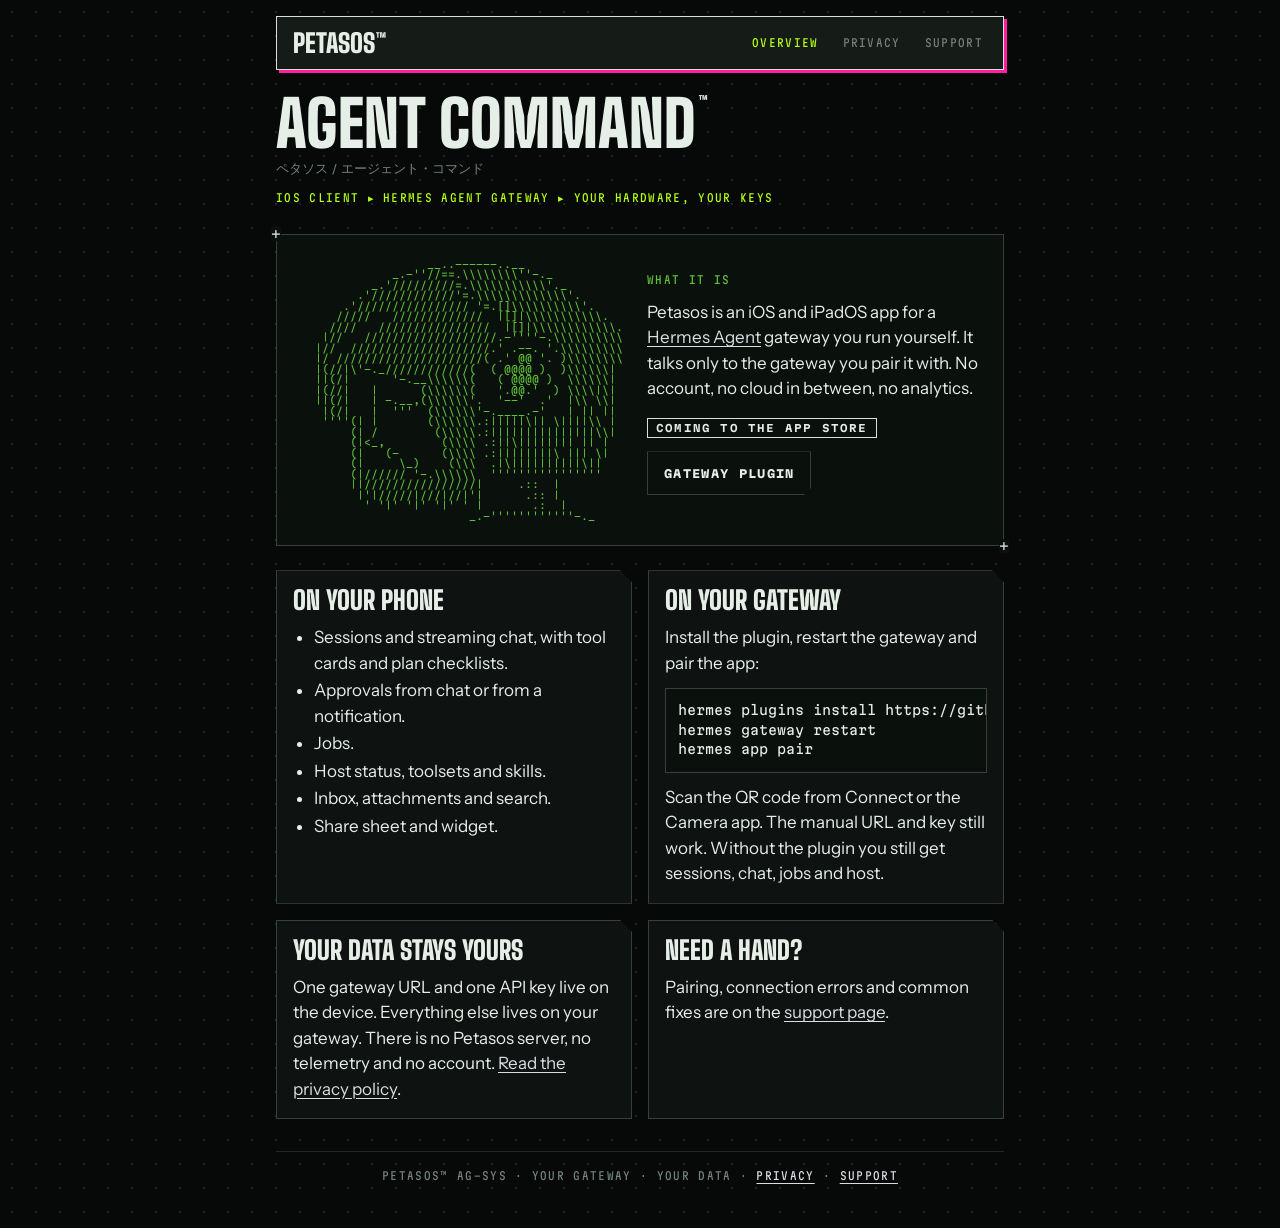
==== index.html @ 8f20cbc5 "feat(site): Petasos website with privacy policy and support Static AG-SYS site in site/ (landing, pr" ====
<!doctype html>
<html lang="en">
<head>
<meta charset="utf-8">
<meta name="viewport" content="width=device-width, initial-scale=1">
<title>Petasos: Agent Command</title>
<meta name="description" content="Petasos is an iOS and iPadOS app for a Hermes Agent gateway you run yourself. No account, no cloud in between, no analytics.">
<link rel="preconnect" href="https://fonts.googleapis.com">
<link rel="preconnect" href="https://fonts.gstatic.com" crossorigin>
<link rel="stylesheet" href="https://fonts.googleapis.com/css2?family=Big+Shoulders+Display:wght@900&family=Instrument+Sans:ital,wght@0,400;0,600;0,700;1,400&family=Martian+Mono:wdth,wght@75..112.5,500..800&display=swap">
<link rel="stylesheet" href="ag.css">
</head>
<body>
<a class="ag-skip" href="#main">Skip to content</a>
<div class="ag-page">
<header>
<nav class="ag-nav ag-plate" aria-label="Primary">
<a class="ag-brand" href="./">PETASOS™</a>
<a class="ag-micro" href="./" aria-current="page">Overview</a>
<a class="ag-micro" href="privacy.html">Privacy</a>
<a class="ag-micro" href="support.html">Support</a>
</nav>
</header>
<main id="main">
<div class="ag-header">
<h1 class="ag-title">Agent Command<sup>™</sup></h1>
<p class="ag-kana" lang="ja">ペタソス / エージェント・コマンド</p>
<p class="ag-micro ag-micro--acid">iOS client ▸ Hermes Agent gateway ▸ your hardware, your keys</p>
</div>

<div class="ag-frame">
<pre class="ag-ascii" aria-hidden="true">                  __..------..__
             _.-''//==.\\\\\\\\''-._
          _.'/////////=.\\\\\\\\\\\'._
        .'////////////'=.\\\\\\\\\\\\\'.
      .'//////////////// '=.[]\\\\\\\\\\'.
     /////   /////////////  |[]|\\\\\\\\\\\.
    ////   ////////////////  |[]|\\\\\\\\\\\\.
   |//   ///////////////////.-''''-.\\\\\\\\\\
  |//  ////////////////////.' .--. '.\\\\\\\\\
  |/ /////////////////////( .' @@ '. )\\\\\\\\
  |(//|\'-._////////////(  ( @@@@ )  )\\\\\\|
  ||(/|      '-.__\\\\\\(   ( @@@@ )  \\\\\\|
  |(//|   |      (\\\\\\(   '.@@.'  ) \\\\|\|
  ||(/|   | -.__,(\\\\\\'.  '--'  .'  |\\ \\|
   |(/|   |  '''  (\\\\\\'-.____.-'   | || ||
   ''''(| |       (\\\\\\.:|||||\|| \||||\\ |
       (| /        (\\\\\.:|||||||||||||||\\|
       (|&lt;_,        (\\\\ .:||\|||||||| || |
       (|   (-      (\\\\ .:||||||||\ ||| \|
       (|     \_)    (\\\  .|\||||||||||\||
       (|////// '-.\\\\\\  ''''''''''''''''
       ||////////////////|     .::  |
        |'|/////|///|//|'|      .:: |
         ' '|' '|' '|' ' |       .:  |
                        _.-''''''''''''-._</pre>
<div>
<p class="ag-micro ag-micro--moss">What it is</p>
<p>Petasos is an iOS and iPadOS app for a <a href="https://github.com/NousResearch/hermes-agent">Hermes Agent</a> gateway you run yourself. It talks only to the gateway you pair it with. No account, no cloud in between, no analytics.</p>
<p><span class="ag-badge">Coming to the App Store</span></p>
<p><a class="ag-button ag-button--outline" href="https://github.com/grabowskil/hermes-app-plugin">Gateway plugin</a></p>
</div>
</div>

<div class="ag-grid">
<section class="ag-card">
<h2>On your phone</h2>
<ul>
<li>Sessions and streaming chat, with tool cards and plan checklists.</li>
<li>Approvals from chat or from a notification.</li>
<li>Jobs.</li>
<li>Host status, toolsets and skills.</li>
<li>Inbox, attachments and search.</li>
<li>Share sheet and widget.</li>
</ul>
</section>
<section class="ag-card">
<h2>On your gateway</h2>
<p>Install the plugin, restart the gateway and pair the app:</p>
<pre class="ag-code"><code>hermes plugins install https://github.com/grabowskil/hermes-app-plugin.git
hermes gateway restart
hermes app pair</code></pre>
<p>Scan the QR code from Connect or the Camera app. The manual URL and key still work. Without the plugin you still get sessions, chat, jobs and host.</p>
</section>
<section class="ag-card">
<h2>Your data stays yours</h2>
<p>One gateway URL and one API key live on the device. Everything else lives on your gateway. There is no Petasos server, no telemetry and no account. <a href="privacy.html">Read the privacy policy</a>.</p>
</section>
<section class="ag-card">
<h2>Need a hand?</h2>
<p>Pairing, connection errors and common fixes are on the <a href="support.html">support page</a>.</p>
</section>
</div>
</main>
<footer class="ag-footer">
<p class="ag-micro">Petasos™ AG-SYS · your gateway · your data · <a href="privacy.html">privacy</a> · <a href="support.html">support</a></p>
</footer>
</div>
</body>
</html>
---- ag.css ----
/* AG-SYS web extension for the Petasos site. Dark only, no JavaScript.
   Spec: docs/design/web.md. Class names are the contract for the HTML pages. */

:root {
  color-scheme: dark;

  /* colour */
  --void: #070908;
  --panel: #0E1210;
  --panel2: #151B17;
  --smoke: #0A110C;
  --line: #1E2822;
  --line2: #34423A;
  --plate: #FF1F9F;
  --ink: #E6EEE8;
  --ink2: #9FADA4;
  --ink3: #74837A;
  --silver: #DBDDE2;
  --moss: #5FBF3A;
  --acid: #B4FF14;
  --on-acid: #070908;
  --alarm: #FF4D1A;

  /* spacing */
  --s-xxs: 2px;
  --s-xs: 4px;
  --s-s: 8px;
  --s-m: 12px;
  --s-l: 16px;
  --s-xl: 24px;
  --s-xxl: 32px;

  /* shape and layout */
  --col: 760px;
  --gutter: 16px;
  --chamfer-card: 12px;
  --chamfer-btn: 8px;
  --plate-offset: 3px;
  --hairline: 1px;
  --tap: 44px;

  --font-display: "Big Shoulders Display", "Arial Narrow", sans-serif;
  --font-body: "Instrument Sans", system-ui, sans-serif;
  --font-mono: "Martian Mono", ui-monospace, Menlo, monospace;
}

*, *::before, *::after { box-sizing: border-box; }

html { background: var(--void); }

body {
  margin: 0;
  min-height: 100vh;
  background: var(--void) radial-gradient(var(--line) 1px, transparent 1px) 0 0 / 24px 24px;
  font: 400 17px/1.5 var(--font-body);
  color: var(--ink);
  overflow-wrap: break-word;
}

img, pre { max-width: 100%; }

h1, h2, h3, p, ul, ol { margin: 0; }
p, ul, ol { margin-bottom: var(--s-m); }
p, li, dd, h1, h2, h3 { overflow-wrap: anywhere; }
ul, ol { padding-left: 1.25em; }
li + li { margin-top: var(--s-xxs); }

a { color: var(--silver); text-decoration: underline; text-underline-offset: 3px; }
a:hover, a:focus-visible { color: var(--acid); }
:focus-visible { outline: 2px solid var(--acid); outline-offset: 2px; }

.ag-skip {
  position: absolute; top: var(--s-s); left: var(--gutter); z-index: 10;
  display: inline-flex; align-items: center; min-height: var(--tap); padding: 0 var(--s-l);
  background: var(--panel2); color: var(--ink);
  border: var(--hairline) solid var(--silver); text-decoration: none;
  transform: translateY(-200%);
}
.ag-skip:focus { transform: none; }

.ag-page { max-width: var(--col); margin: 0 auto; padding: var(--gutter); }

.ag-plate {
  background: var(--panel2);
  border: var(--hairline) solid var(--silver);
  box-shadow: var(--plate-offset) var(--plate-offset) 0 var(--plate);
}

.ag-nav {
  display: flex; flex-wrap: wrap; align-items: center;
  gap: var(--s-xs) var(--s-l); padding: var(--s-xs) var(--s-l);
}
.ag-nav a {
  display: inline-flex; align-items: center; min-height: var(--tap); padding: 0 var(--s-xs);
  color: var(--ink3); text-decoration: none;
}
.ag-nav a:hover, .ag-nav a:focus-visible, .ag-nav a[aria-current="page"] { color: var(--acid); }
.ag-brand {
  margin-right: auto;
  font: 900 26px/1 var(--font-display); text-transform: uppercase;
}
.ag-nav .ag-brand { padding: 0; color: var(--ink); }

.ag-header { padding: var(--s-xl) 0 var(--s-l); }
.ag-title {
  margin: 0; font: 900 clamp(44px, 10vw, 64px)/0.95 var(--font-display);
  text-transform: uppercase; color: var(--ink); overflow-wrap: anywhere;
}
.ag-title sup { font-size: 0.35em; line-height: 1; vertical-align: top; margin-left: var(--s-xxs); }
.ag-kana { margin-top: var(--s-xs); font-family: system-ui, sans-serif; font-size: 13px; color: var(--ink3); }

.ag-micro {
  font-family: var(--font-mono); font-stretch: 75%; font-size: 11px; line-height: 1.4;
  letter-spacing: 0.12em; text-transform: uppercase; color: var(--ink3);
}
.ag-micro--acid { color: var(--acid); }
.ag-micro--moss { color: var(--moss); }

.ag-card {
  background: var(--panel); border: var(--hairline) solid var(--line2); padding: var(--gutter);
  clip-path: polygon(0 0, calc(100% - var(--chamfer-card)) 0, 100% var(--chamfer-card), 100% 100%, 0 100%);
}
.ag-card > :last-child { margin-bottom: 0; }
main > .ag-card + .ag-card { margin-top: var(--gutter); }
.ag-card h2 { margin-bottom: var(--s-m); font: 900 26px/1 var(--font-display); text-transform: uppercase; }
.ag-card h3 { margin: var(--s-l) 0 var(--s-xxs); font: 700 17px/1.3 var(--font-body); }

.ag-grid {
  display: grid; grid-template-columns: repeat(auto-fit, minmax(300px, 1fr));
  gap: var(--gutter); margin-top: var(--s-xl);
}
.ag-grid > * { min-width: 0; }

.ag-frame {
  position: relative; display: flex; flex-direction: column; gap: var(--gutter);
  background: var(--smoke); border: var(--hairline) solid var(--line2); padding: var(--gutter);
}
@media (min-width: 600px) {
  .ag-frame { flex-direction: row; align-items: center; gap: var(--s-xl); padding: var(--s-xl); }
}
.ag-frame > * { min-width: 0; }
.ag-frame > .ag-ascii { flex: none; }
.ag-frame::before, .ag-frame::after {
  content: "+"; position: absolute; background: var(--smoke); color: var(--silver);
  font: 400 14px/1 var(--font-mono);
}
.ag-frame::before { top: -8px; left: -6px; }
.ag-frame::after { right: -6px; bottom: -8px; }

.ag-ascii {
  margin: 0; max-width: 100%; overflow-x: auto; white-space: pre;
  font: 400 clamp(6px, 1.6vw, 10px)/1.05 var(--font-mono); color: var(--moss);
}

.ag-button, .ag-button--outline {
  display: inline-flex; align-items: center; justify-content: center; gap: var(--s-s);
  min-height: var(--tap); padding: 0 var(--gutter);
  font: 800 11px/1 var(--font-mono); font-stretch: 112.5%;
  text-transform: uppercase; letter-spacing: 0.12em; text-decoration: none;
  border: var(--hairline) solid transparent;
  clip-path: polygon(0 0, 100% 0, 100% calc(100% - var(--chamfer-btn)), calc(100% - var(--chamfer-btn)) 100%, 0 100%);
}
.ag-button { background: var(--acid); color: var(--on-acid); }
.ag-button:hover, .ag-button:focus-visible {
  background: var(--panel2); color: var(--ink); border-color: var(--silver);
}
.ag-button--outline { background: transparent; color: var(--ink); border-color: var(--line2); }
.ag-button--outline:hover, .ag-button--outline:focus-visible { color: var(--acid); border-color: var(--acid); }

.ag-badge {
  display: inline-flex; align-items: center; padding: var(--s-xxs) var(--s-s);
  border: var(--hairline) solid var(--silver); color: var(--ink);
  font: 700 10px/1.4 var(--font-mono); font-stretch: 112.5%;
  text-transform: uppercase; letter-spacing: 0.12em;
}

.ag-table { display: block; width: 100%; overflow-x: auto; border-collapse: collapse; }
.ag-table th, .ag-table td {
  padding: var(--s-s); text-align: left; vertical-align: top; overflow-wrap: anywhere;
  border-bottom: var(--hairline) solid var(--line);
}
.ag-table th {
  font-family: var(--font-mono); font-stretch: 75%; font-size: 11px; font-weight: 400;
  letter-spacing: 0.12em; text-transform: uppercase; color: var(--ink3);
  border-bottom-color: var(--line2);
}

code {
  font-family: var(--font-mono); font-size: 0.88em; overflow-wrap: anywhere;
  background: var(--smoke); border: var(--hairline) solid var(--line2); padding: 0 var(--s-xxs);
}
pre { overflow-x: auto; }
.ag-code {
  margin: 0 0 var(--s-m); padding: var(--s-m); white-space: pre;
  background: var(--smoke); border: var(--hairline) solid var(--line2);
  font: 400 13px/1.5 var(--font-mono); color: var(--ink);
}
.ag-code code { padding: 0; border: 0; background: none; font-size: inherit; overflow-wrap: normal; }

.ag-footer {
  margin-top: var(--s-xxl); padding: var(--s-l) 0;
  border-top: var(--hairline) solid var(--line); text-align: center;
}
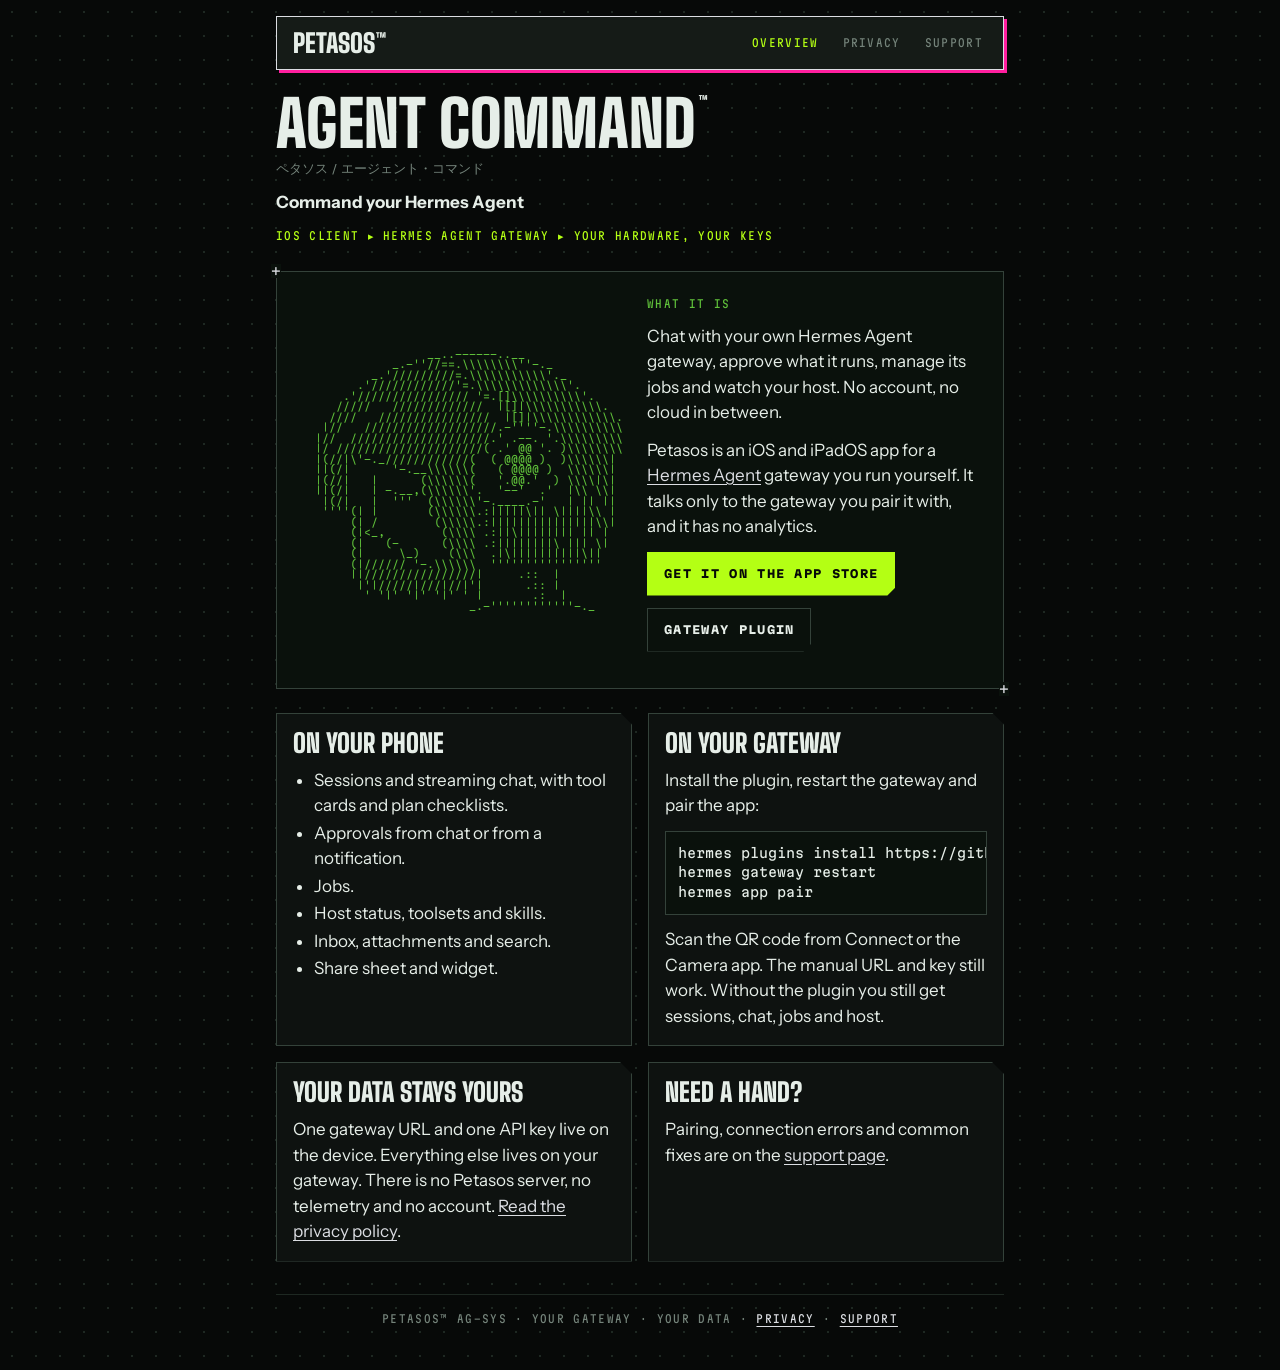
==== commit 7b411333: "fix(site): link the App Store listing; subtitle and promotional text on the landing page The badge s" ====
--- a/index.html
+++ b/index.html
@@ -3,8 +3,8 @@
 <head>
 <meta charset="utf-8">
 <meta name="viewport" content="width=device-width, initial-scale=1">
-<title>Petasos: Agent Command</title>
-<meta name="description" content="Petasos is an iOS and iPadOS app for a Hermes Agent gateway you run yourself. No account, no cloud in between, no analytics.">
+<title>Petasos: Agent Command · Command your Hermes Agent</title>
+<meta name="description" content="Chat with your own Hermes Agent gateway, approve what it runs, manage its jobs and watch your host. No account, no cloud in between.">
 <link rel="preconnect" href="https://fonts.googleapis.com">
 <link rel="preconnect" href="https://fonts.gstatic.com" crossorigin>
 <link rel="stylesheet" href="https://fonts.googleapis.com/css2?family=Big+Shoulders+Display:wght@900&family=Instrument+Sans:ital,wght@0,400;0,600;0,700;1,400&family=Martian+Mono:wdth,wght@75..112.5,500..800&display=swap">
@@ -25,6 +25,7 @@
 <div class="ag-header">
 <h1 class="ag-title">Agent Command<sup>™</sup></h1>
 <p class="ag-kana" lang="ja">ペタソス / エージェント・コマンド</p>
+<p><strong>Command your Hermes Agent</strong></p>
 <p class="ag-micro ag-micro--acid">iOS client ▸ Hermes Agent gateway ▸ your hardware, your keys</p>
 </div>
 
@@ -56,8 +57,9 @@
                         _.-''''''''''''-._</pre>
 <div>
 <p class="ag-micro ag-micro--moss">What it is</p>
-<p>Petasos is an iOS and iPadOS app for a <a href="https://github.com/NousResearch/hermes-agent">Hermes Agent</a> gateway you run yourself. It talks only to the gateway you pair it with. No account, no cloud in between, no analytics.</p>
-<p><span class="ag-badge">Coming to the App Store</span></p>
+<p>Chat with your own Hermes Agent gateway, approve what it runs, manage its jobs and watch your host. No account, no cloud in between.</p>
+<p>Petasos is an iOS and iPadOS app for a <a href="https://github.com/NousResearch/hermes-agent">Hermes Agent</a> gateway you run yourself. It talks only to the gateway you pair it with, and it has no analytics.</p>
+<p><a class="ag-button" href="https://apps.apple.com/app/id6826896652">Get it on the App Store</a></p>
 <p><a class="ag-button ag-button--outline" href="https://github.com/grabowskil/hermes-app-plugin">Gateway plugin</a></p>
 </div>
 </div>
